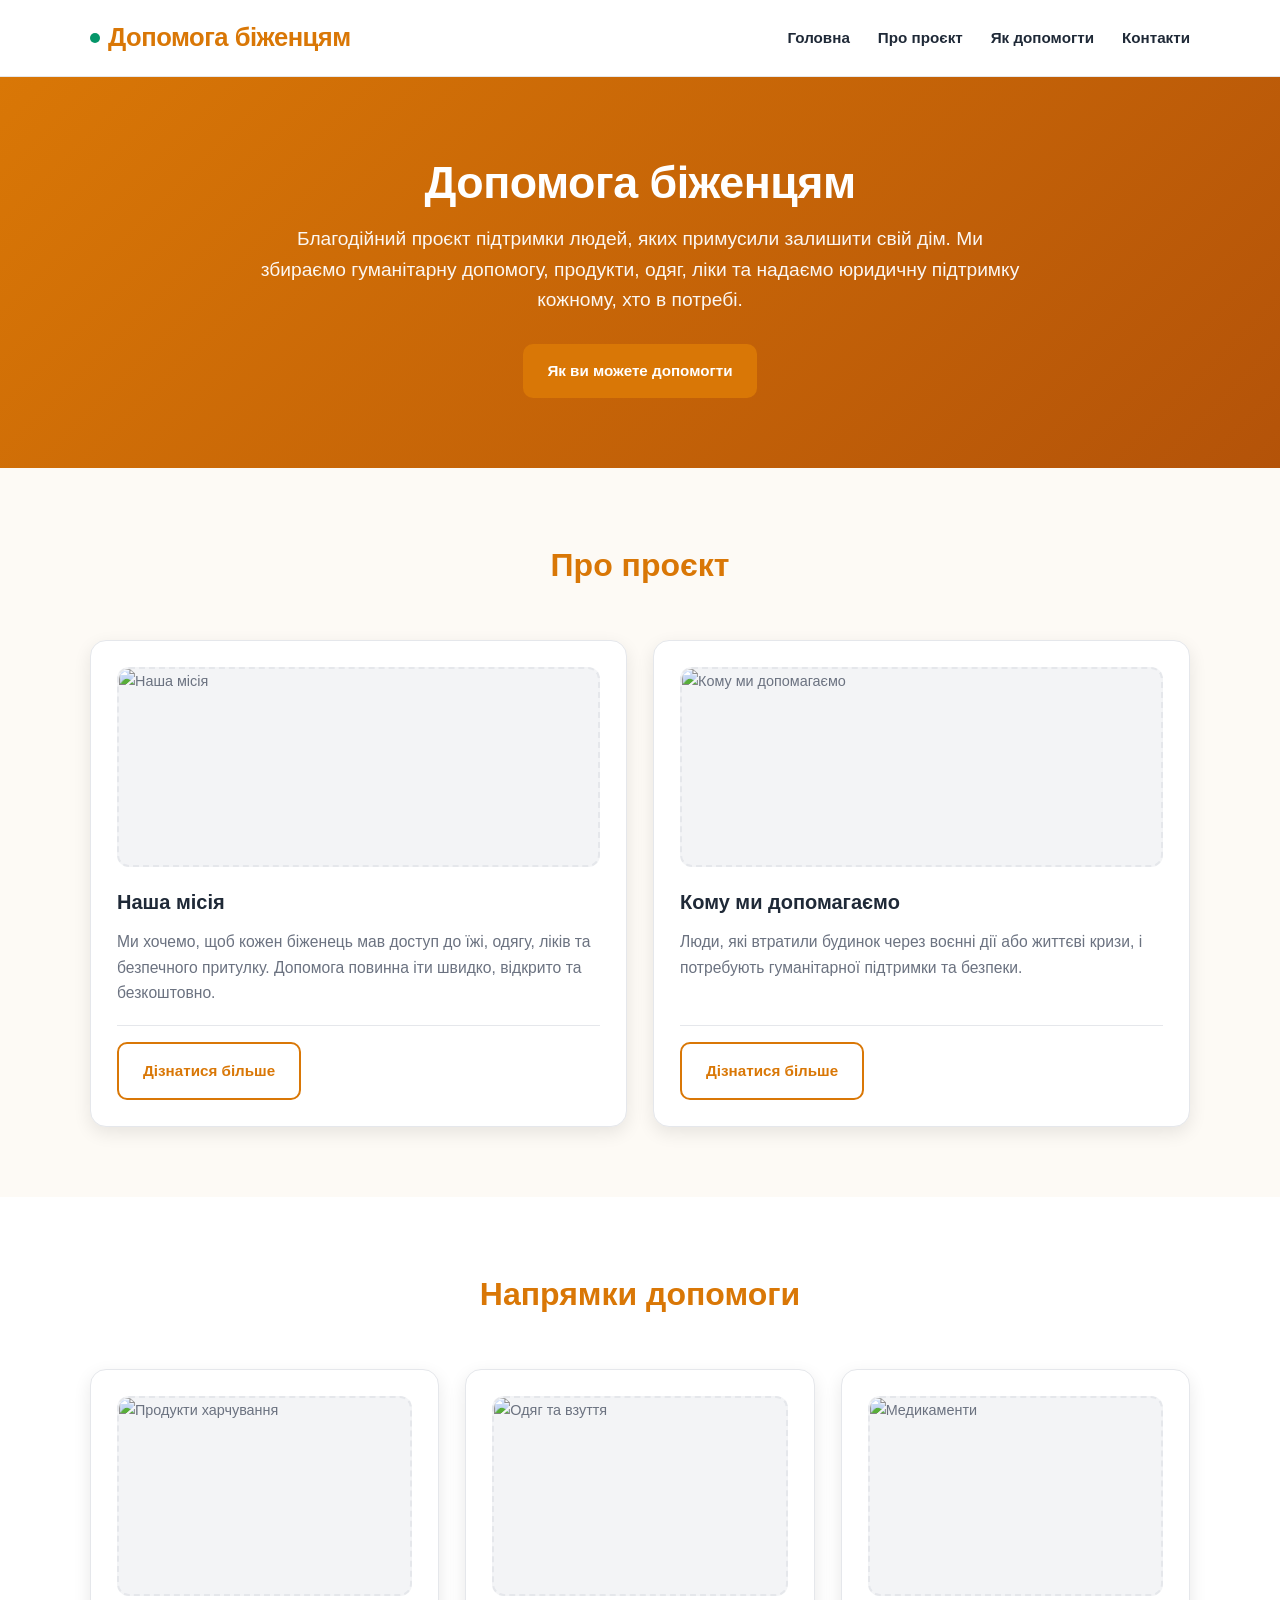
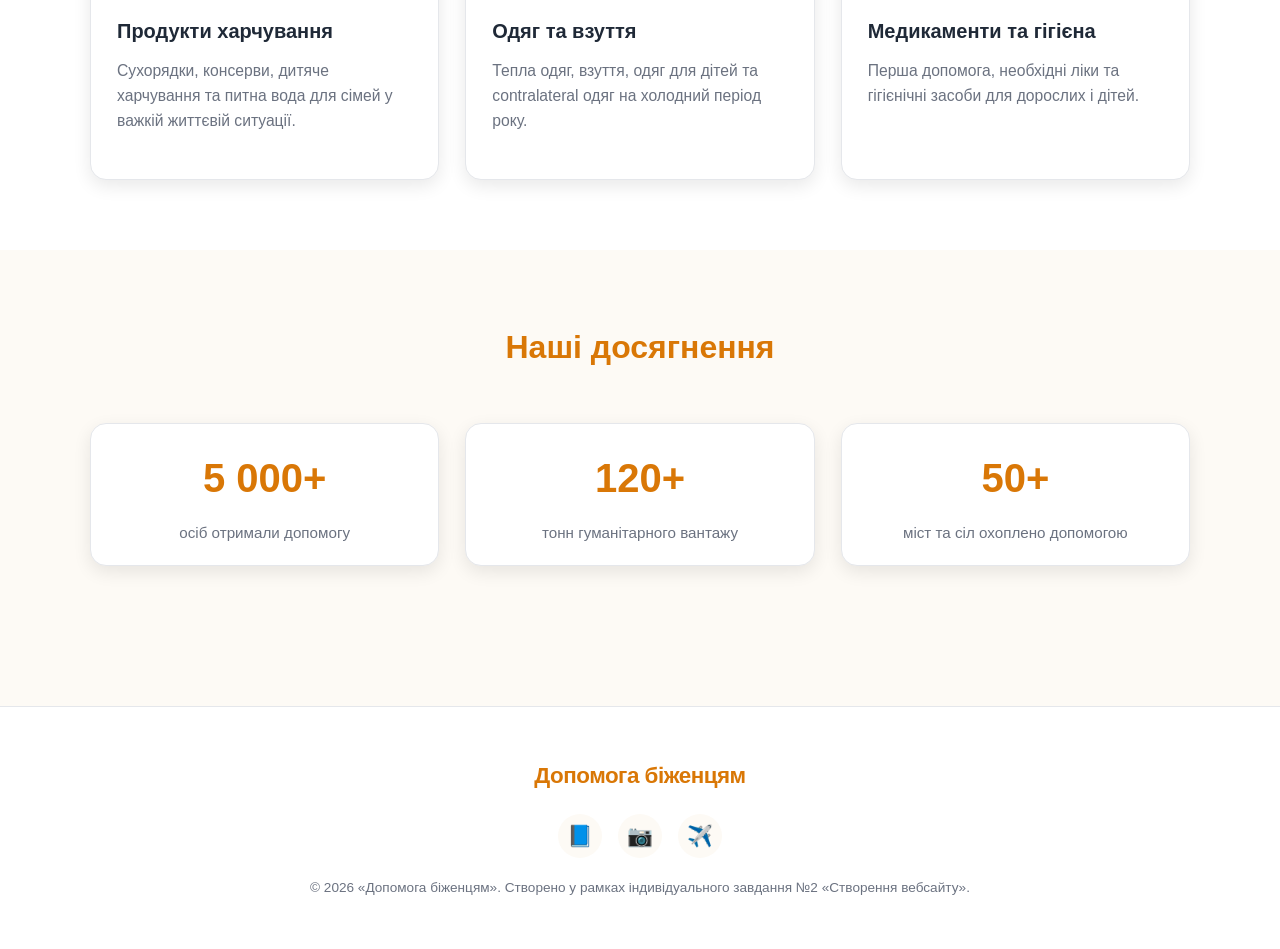
==== index.html @ 94817477 "Add files via upload" ====
<!DOCTYPE html>
<html lang="uk">
<head>
  <meta charset="UTF-8">
  <meta name="viewport" content="width=device-width, initial-scale=1.0">
  <title>Допомога біженцям | Головна</title>
  <link rel="stylesheet" href="style.css">
</head>
<body>

  <header>
    <div class="container topbar">
      <a href="index.html" class="logo">
        <span class="dot"></span> Допомога біженцям
      </a>

      <button class="menu-toggle" aria-label="Відкрити меню">☰</button>

      <nav>
        <ul>
          <li><a href="index.html" class="active">Головна</a></li>
          <li><a href="about.html">Про проєкт</a></li>
          <li><a href="help.html">Як допомогти</a></li>
          <li><a href="contacts.html">Контакти</a></li>
        </ul>
      </nav>
    </div>
  </header>

  <main>
    <!-- Hero -->
    <section class="hero">
      <div class="container">
        <h1>Допомога біженцям</h1>
        <p>Благодійний проєкт підтримки людей, яких примусили залишити свій дім. Ми збираємо гуманітарну допомогу, продукти, одяг, ліки та надаємо юридичну підтримку кожному, хто в потребі.</p>
        <a href="help.html" class="btn btn-primary">Як ви можете допомогти</a>
      </div>
    </section>

    <!-- Про проєкт (коротко на головній) -->
    <section>
      <div class="container">
        <h2 class="section-title">Про проєкт</h2>
        <div class="grid-2">
          <div class="card">
            <div class="card-image">
              <img src="images/hero-mission.jpg" alt="Наша місія">
            </div>
            <h3>Наша місія</h3>
            <p>Ми хочемо, щоб кожен біженець мав доступ до їжі, одягу, ліків та безпечного притулку. Допомога повинна іти швидко, відкрито та безкоштовно.</p>
            <div class="card-footer">
              <a href="about.html" class="btn btn-outline">Дізнатися більше</a>
            </div>
          </div>
          <div class="card">
            <div class="card-image">
              <img src="images/hero-help.jpg" alt="Кому ми допомагаємо">
            </div>
            <h3>Кому ми допомагаємо</h3>
            <p>Люди, які втратили будинок через воєнні дії або життєві кризи, і потребують гуманітарної підтримки та безпеки.</p>
            <div class="card-footer">
              <a href="help.html" class="btn btn-outline">Дізнатися більше</a>
            </div>
          </div>
        </div>
      </div>
    </section>

    <!-- Напрямки допомоги -->
    <section style="background:#fff;">
      <div class="container">
        <h2 class="section-title">Напрямки допомоги</h2>
        <div class="grid-3">
          <div class="card">
            <div class="card-image">
              <img src="images/food.jpg" alt="Продукти харчування">
            </div>
            <h3>Продукти харчування</h3>
            <p>Сухорядки, консерви, дитяче харчування та питна вода для сімей у важкій життєвій ситуації.</p>
          </div>
          <div class="card">
            <div class="card-image">
              <img src="images/clothes.jpg" alt="Одяг та взуття">
            </div>
            <h3>Одяг та взуття</h3>
            <p>Тепла одяг, взуття, одяг для дітей та contralateral одяг на холодний період року.</p>
          </div>
          <div class="card">
            <div class="card-image">
              <img src="images/medicines.jpg" alt="Медикаменти">
            </div>
            <h3>Медикаменти та гігієна</h3>
            <p>Перша допомога, необхідні ліки та гігієнічні засоби для дорослих і дітей.</p>
          </div>
        </div>
      </div>
    </section>

    <!-- Довга тривалість / цифри -->
    <section>
      <div class="container">
        <h2 class="section-title">Наші досягнення</h2>
        <div class="grid-3" style="text-align:center;">
          <div class="card" style="padding:20px;">
            <div style="font-size:2.5rem; font-weight:800; color:var(--primary); margin-bottom:8px;">5 000+</div>
            <div style="font-size:0.95rem; color:var(--text-m);">осіб отримали допомогу</div>
          </div>
          <div class="card" style="padding:20px;">
            <div style="font-size:2.5rem; font-weight:800; color:var(--primary); margin-bottom:8px;">120+</div>
            <div style="font-size:0.95rem; color:var(--text-m);">тонн гуманітарного вантажу</div>
          </div>
          <div class="card" style="padding:20px;">
            <div style="font-size:2.5rem; font-weight:800; color:var(--primary); margin-bottom:8px;">50+</div>
            <div style="font-size:0.95rem; color:var(--text-m);">міст та сіл охоплено допомогою</div>
          </div>
        </div>
      </div>
    </section>
  </main>

  <footer>
    <div class="container footer-inner">
      <div class="logo" style="font-size:1.4rem;">Допомога біженцям</div>
      <div class="socials">
        <a href="#" aria-label="Facebook">📘</a>
        <a href="#" aria-label="Instagram">📷</a>
        <a href="#" aria-label="Telegram">✈️</a>
      </div>
      <small>© 2026 «Допомога біженцям». Створено у рамках індивідуального завдання №2 «Створення вебсайту».</small>
    </div>
  </footer>

  <script>
    const toggle = document.querySelector('.menu-toggle');
    const nav = document.querySelector('nav');
    toggle.addEventListener('click', () => nav.classList.toggle('show'));
  </script>
</body>
</html>
---- style.css ----
/* =========================================================
   Вебсайт «Допомога біженцям»
   Індивідуальне завдання №2 — Створення вебсайту
   ========================================================= */

:root {
  --primary:   #d97706;   /* помаранчевий — надія */
  --primary-d: #b45309;   /* темніший помаранчевий */
  --accent:    #059669;   /* зелений — підтримка */
  --bg:        #fdfaf5;   /* світлий бежевий фон */
  --surface:   #ffffff;   /* фон карток */
  --text:      #1f2937;   /* основний текст */
  --text-m:    #6b7280;   /* допоміжний текст */
  --border:    #e5e7eb;   /* рамка */
  --shadow:    0 6px 18px rgba(0,0,0,0.09);
  --font-main: 'Segoe UI', Roboto, Helvetica, Arial, sans-serif;
  --font-alt:  'Georgia', serif;
}

* { box-sizing: border-box; margin: 0; padding: 0; }
html { scroll-behavior: smooth; }
body {
  font-family: var(--font-main);
  background: var(--bg);
  color: var(--text);
  line-height: 1.7;
}
a { text-decoration: none; color: inherit; }
ul, ol { list-style: none; }
img { max-width: 100%; display: block; }

.container { max-width: 1140px; margin: 0 auto; padding: 0 20px; }

/* ---------- Шапка ---------- */
header {
  background: var(--surface);
  border-bottom: 1px solid var(--border);
  position: sticky;
  top: 0;
  z-index: 100;
}
.topbar {
  display: flex;
  align-items: center;
  justify-content: space-between;
  padding: 16px 20px;
  flex-wrap: wrap;
  gap: 14px;
}
.logo {
  font-size: 1.6rem;
  font-weight: 800;
  color: var(--primary);
  letter-spacing: -0.5px;
  display: flex;
  align-items: center;
  gap: 8px;
}
.logo .dot {
  width: 10px;
  height: 10px;
  background: var(--accent);
  border-radius: 50%;
}
nav ul { display: flex; gap: 28px; }
nav a {
  font-weight: 600;
  font-size: 0.95rem;
  color: var(--text);
  transition: color 0.2s;
}
nav a:hover, nav a:focus { color: var(--primary); }

/* ---------- Кнопки (рівні, однакові розміри) ---------- */
.btn {
  display: inline-flex;
  align-items: center;
  justify-content: center;
  gap: 8px;
  padding: 14px 24px;
  border-radius: 10px;
  font-weight: 700;
  font-size: 0.95rem;
  transition: transform 0.2s, background 0.2s, color 0.2s;
  border: none;
  cursor: pointer;
  min-width: 170px;
  text-align: center;
}
.btn-primary { background: var(--primary); color: #fff; }
.btn-primary:hover { background: var(--primary-d); transform: translateY(-2px); }
.btn-outline {
  border: 2px solid var(--primary);
  color: var(--primary);
  background: transparent;
}
.btn-outline:hover { background: var(--primary); color: #fff; }

/* ---------- Мобільне меню ---------- */
.menu-toggle {
  display: none;
  background: none;
  border: none;
  font-size: 1.5rem;
  color: var(--text);
  cursor: pointer;
}

/* ---------- Hero ---------- */
.hero {
  background: linear-gradient(135deg, var(--primary), var(--primary-d));
  color: #fff;
  padding: 80px 20px 70px;
  text-align: center;
}
.hero h1 {
  font-size: 2.8rem;
  font-weight: 800;
  margin-bottom: 16px;
  letter-spacing: -0.5px;
  line-height: 1.15;
}
.hero p {
  font-size: 1.2rem;
  opacity: 0.95;
  max-width: 760px;
  margin: 0 auto 28px;
  line-height: 1.6;
}

/* ---------- Секції ---------- */
section { padding: 70px 20px; }
.section-title {
  font-size: 2rem;
  text-align: center;
  margin-bottom: 48px;
  color: var(--primary);
}

/* ---------- Картки з зображеннями ---------- */
.grid-2,
.grid-3 {
  display: grid;
  gap: 26px;
}
.grid-2 { grid-template-columns: repeat(auto-fit, minmax(300px, 1fr)); }
.grid-3 { grid-template-columns: repeat(auto-fit, minmax(280px, 1fr)); }

.card {
  background: var(--surface);
  border: 1px solid var(--border);
  border-radius: 16px;
  padding: 26px;
  box-shadow: var(--shadow);
  display: flex;
  flex-direction: column;
  height: 100%;
  transition: transform 0.2s, box-shadow 0.2s;
}
.card:hover { transform: translateY(-5px); box-shadow: 0 12px 28px rgba(0,0,0,0.14); }

.card-image {
  width: 100%;
  height: 200px;
  border-radius: 12px;
  background: #f3f4f6;
  margin-bottom: 18px;
  display: flex;
  align-items: center;
  justify-content: center;
  font-size: 0.9rem;
  color: var(--text-m);
  border: 2px dashed var(--border);
}
.card-image img {
  width: 100%;
  height: 100%;
  object-fit: cover;
  border-radius: 10px;
}

.card h3 { margin-bottom: 10px; font-size: 1.25rem; color: var(--text); }
.card p { margin-bottom: 20px; font-size: 0.98rem; color: var(--text-m); line-height: 1.6; }
.card-footer {
  margin-top: auto;
  padding-top: 16px;
  border-top: 1px solid var(--border);
}

/* ---------- Таблиця ---------- */
table {
  width: 100%;
  border-collapse: collapse;
  background: var(--surface);
  border-radius: 14px;
  overflow: hidden;
  box-shadow: var(--shadow);
}
th, td { padding: 16px 18px; text-align: left; border-bottom: 1px solid var(--border); }
th { background: var(--primary); color: #fff; font-weight: 700; }
tr:hover { background: #f9fafb; }

/* ---------- Контакти ---------- */
.contact-grid {
  display: grid;
  grid-template-columns: repeat(auto-fit, minmax(260px, 1fr));
  gap: 24px;
}
.contact-item {
  background: var(--surface);
  border: 1px solid var(--border);
  border-radius: 16px;
  padding: 28px;
  text-align: center;
}
.contact-item .icon {
  font-size: 2.2rem;
  margin-bottom: 14px;
  display: inline-block;
}
.contact-item h4 { margin-bottom: 8px; color: var(--primary); font-size: 1.1rem; }
.contact-item p { font-size: 0.98rem; color: var(--text-m); }
.contact-item a { color: var(--primary); text-decoration: underline; }

/* ---------- Футер ---------- */
footer {
  background: var(--surface);
  border-top: 1px solid var(--border);
  padding: 50px 20px;
  margin-top: 70px;
}
.footer-inner { display: flex; flex-direction: column; align-items: center; gap: 18px; text-align: center; }
.socials { display: flex; gap: 16px; }
.socials a {
  width: 44px; height: 44px;
  border-radius: 50%;
  background: var(--bg);
  display: flex; align-items: center; justify-content: center;
  color: var(--text-m);
  font-size: 1.3rem;
  transition: background 0.2s, color 0.2s;
}
.socials a:hover { background: var(--primary); color: #fff; }
footer small { font-size: 0.85rem; color: var(--text-m); }

/* ---------- Адаптивність ---------- */
@media (max-width: 768px) {
  .menu-toggle { display: block; }
  nav { display: none; width: 100%; }
  nav.show { display: block; }
  nav ul { flex-direction: column; gap: 0; padding: 16px 0; }
  nav ul li { border-bottom: 1px solid var(--border); }
  nav ul li:last-child { border-bottom: none; }
  nav a { display: block; padding: 14px 20px; }
  .hero h1 { font-size: 2rem; }
  .section-title { font-size: 1.6rem; }
}
@media (max-width: 480px) {
  .hero h1 { font-size: 1.7rem; }
  .container { padding: 0 14px; }
  .btn { min-width: auto; width: 100%; }
}
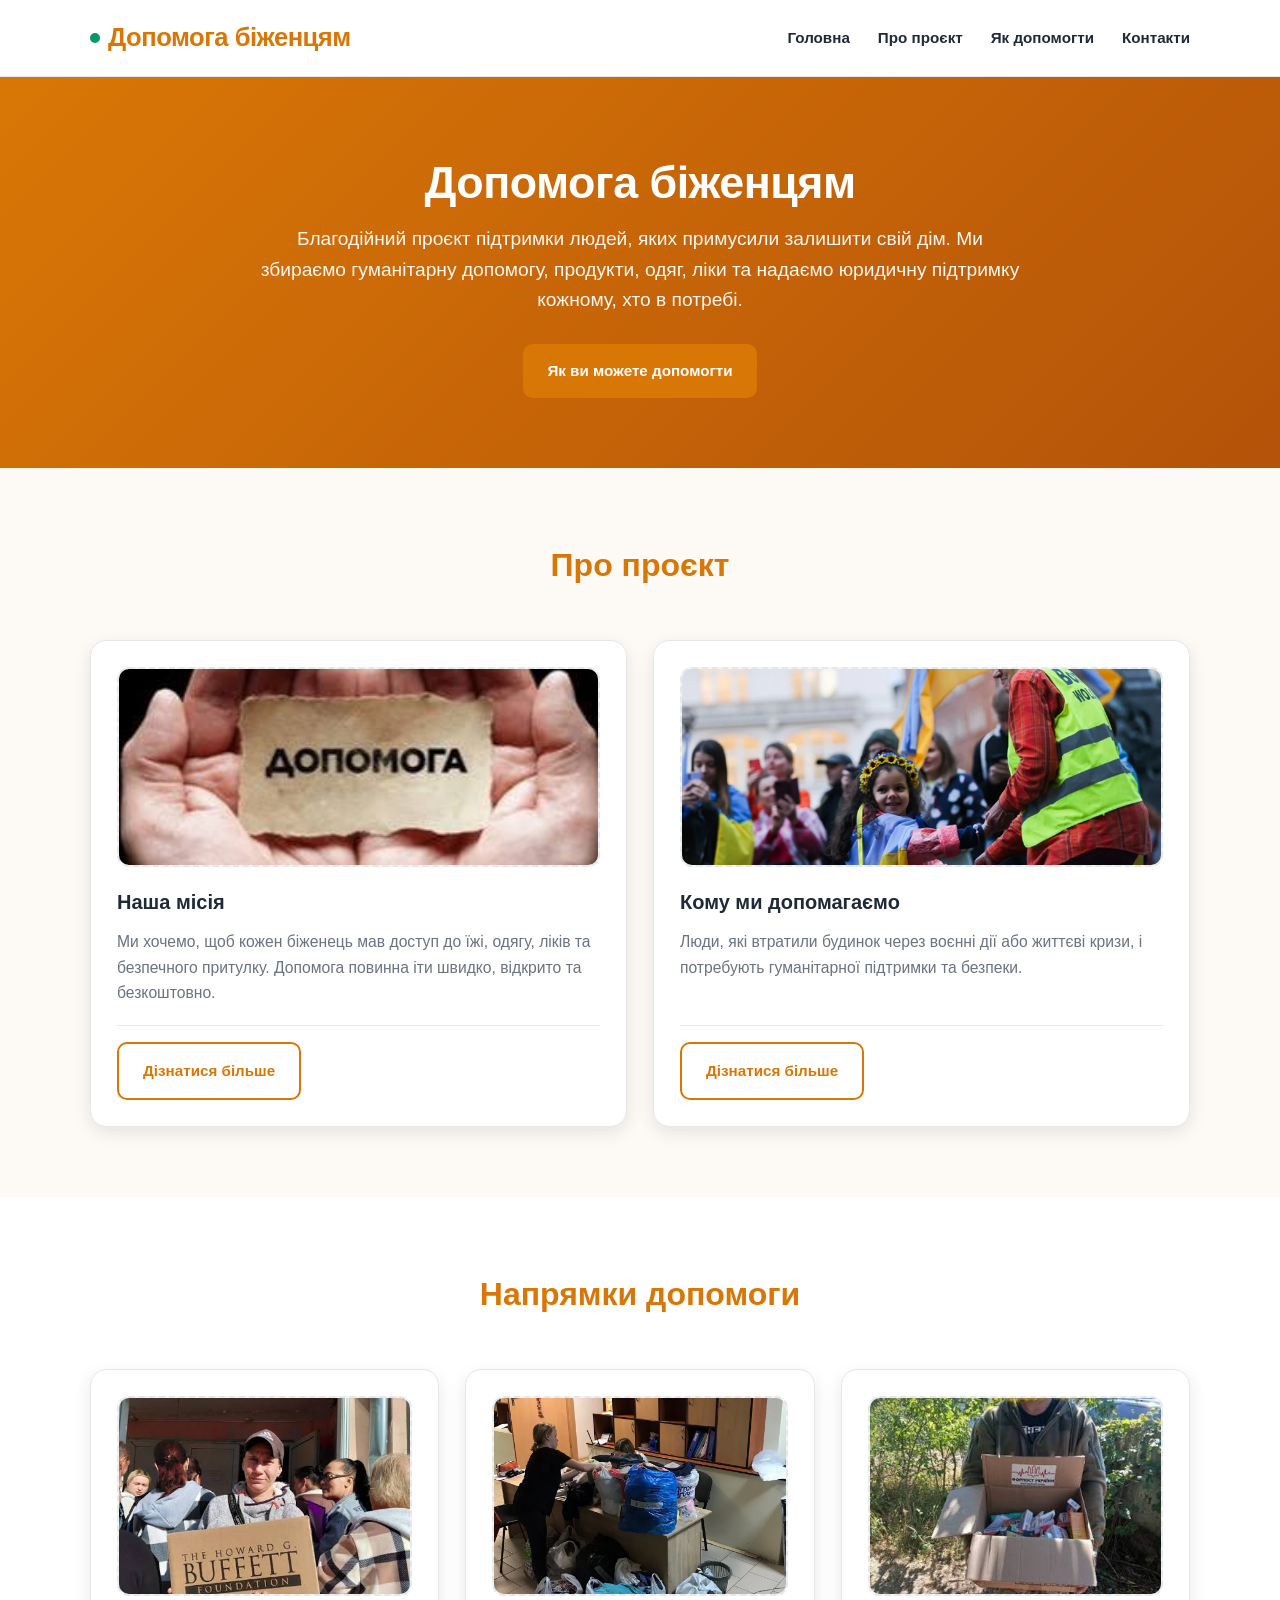
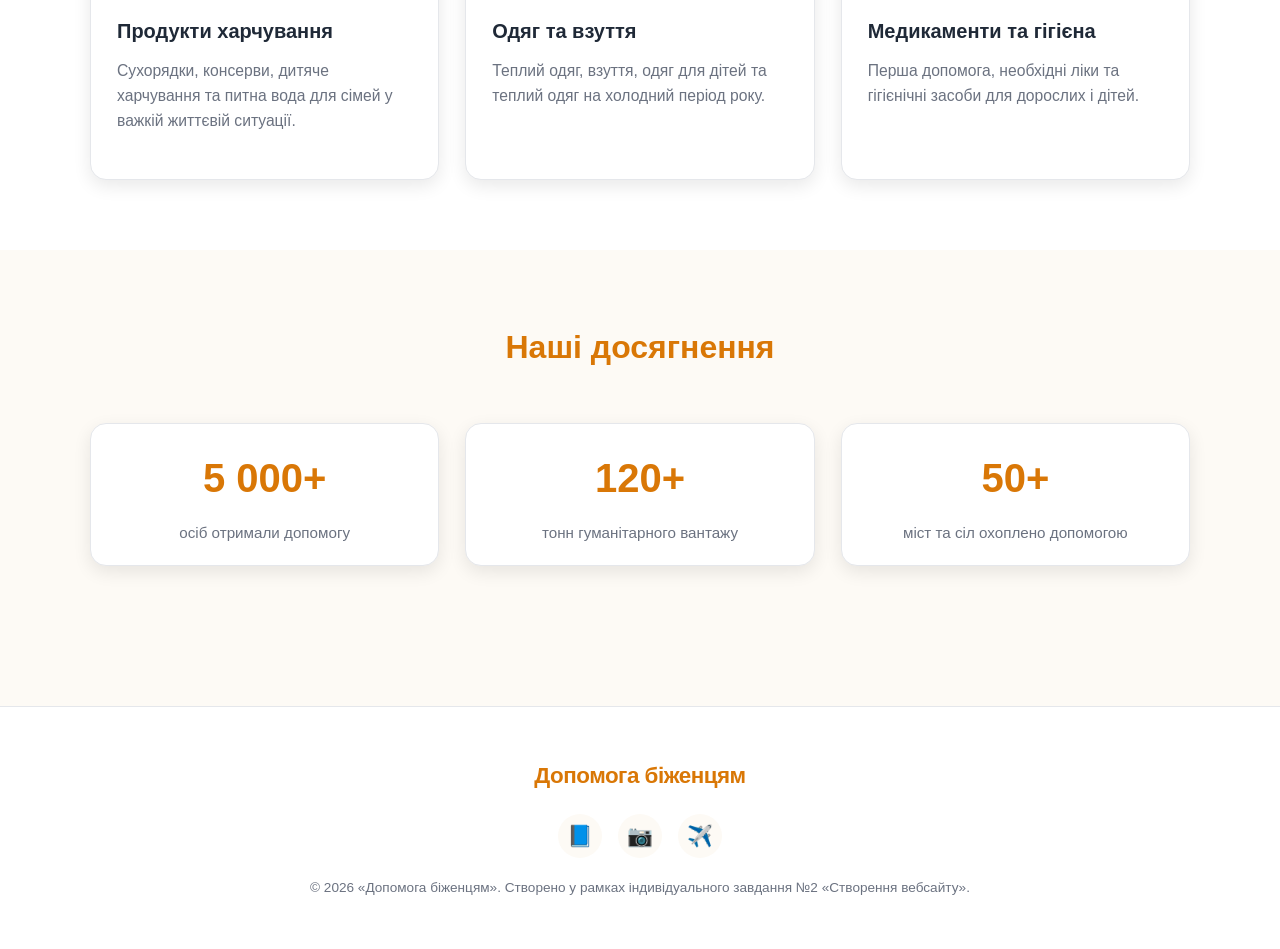
==== commit e9beee8a: "Add files via upload" ====
--- a/index.html
+++ b/index.html
@@ -44,7 +44,7 @@
         <div class="grid-2">
           <div class="card">
             <div class="card-image">
-              <img src="images/hero-mission.jpg" alt="Наша місія">
+              <img src="Наша місія.jpg" alt="Наша місія">
             </div>
             <h3>Наша місія</h3>
             <p>Ми хочемо, щоб кожен біженець мав доступ до їжі, одягу, ліків та безпечного притулку. Допомога повинна іти швидко, відкрито та безкоштовно.</p>
@@ -54,7 +54,7 @@
           </div>
           <div class="card">
             <div class="card-image">
-              <img src="images/hero-help.jpg" alt="Кому ми допомагаємо">
+              <img src="Кому ми допомагаємо.webp" alt="Кому ми допомагаємо">
             </div>
             <h3>Кому ми допомагаємо</h3>
             <p>Люди, які втратили будинок через воєнні дії або життєві кризи, і потребують гуманітарної підтримки та безпеки.</p>
@@ -73,21 +73,21 @@
         <div class="grid-3">
           <div class="card">
             <div class="card-image">
-              <img src="images/food.jpg" alt="Продукти харчування">
+              <img src="Продукти харчування.jpg" alt="Продукти харчування">
             </div>
             <h3>Продукти харчування</h3>
             <p>Сухорядки, консерви, дитяче харчування та питна вода для сімей у важкій життєвій ситуації.</p>
           </div>
           <div class="card">
             <div class="card-image">
-              <img src="images/clothes.jpg" alt="Одяг та взуття">
+              <img src="Одяг та взуття.webp" alt="Одяг та взуття">
             </div>
             <h3>Одяг та взуття</h3>
-            <p>Тепла одяг, взуття, одяг для дітей та contralateral одяг на холодний період року.</p>
+            <p>Теплий одяг, взуття, одяг для дітей та теплий одяг на холодний період року.</p>
           </div>
           <div class="card">
             <div class="card-image">
-              <img src="images/medicines.jpg" alt="Медикаменти">
+              <img src="Медикаменти та гігієна.jpg" alt="Медикаменти та гігієна">
             </div>
             <h3>Медикаменти та гігієна</h3>
             <p>Перша допомога, необхідні ліки та гігієнічні засоби для дорослих і дітей.</p>
